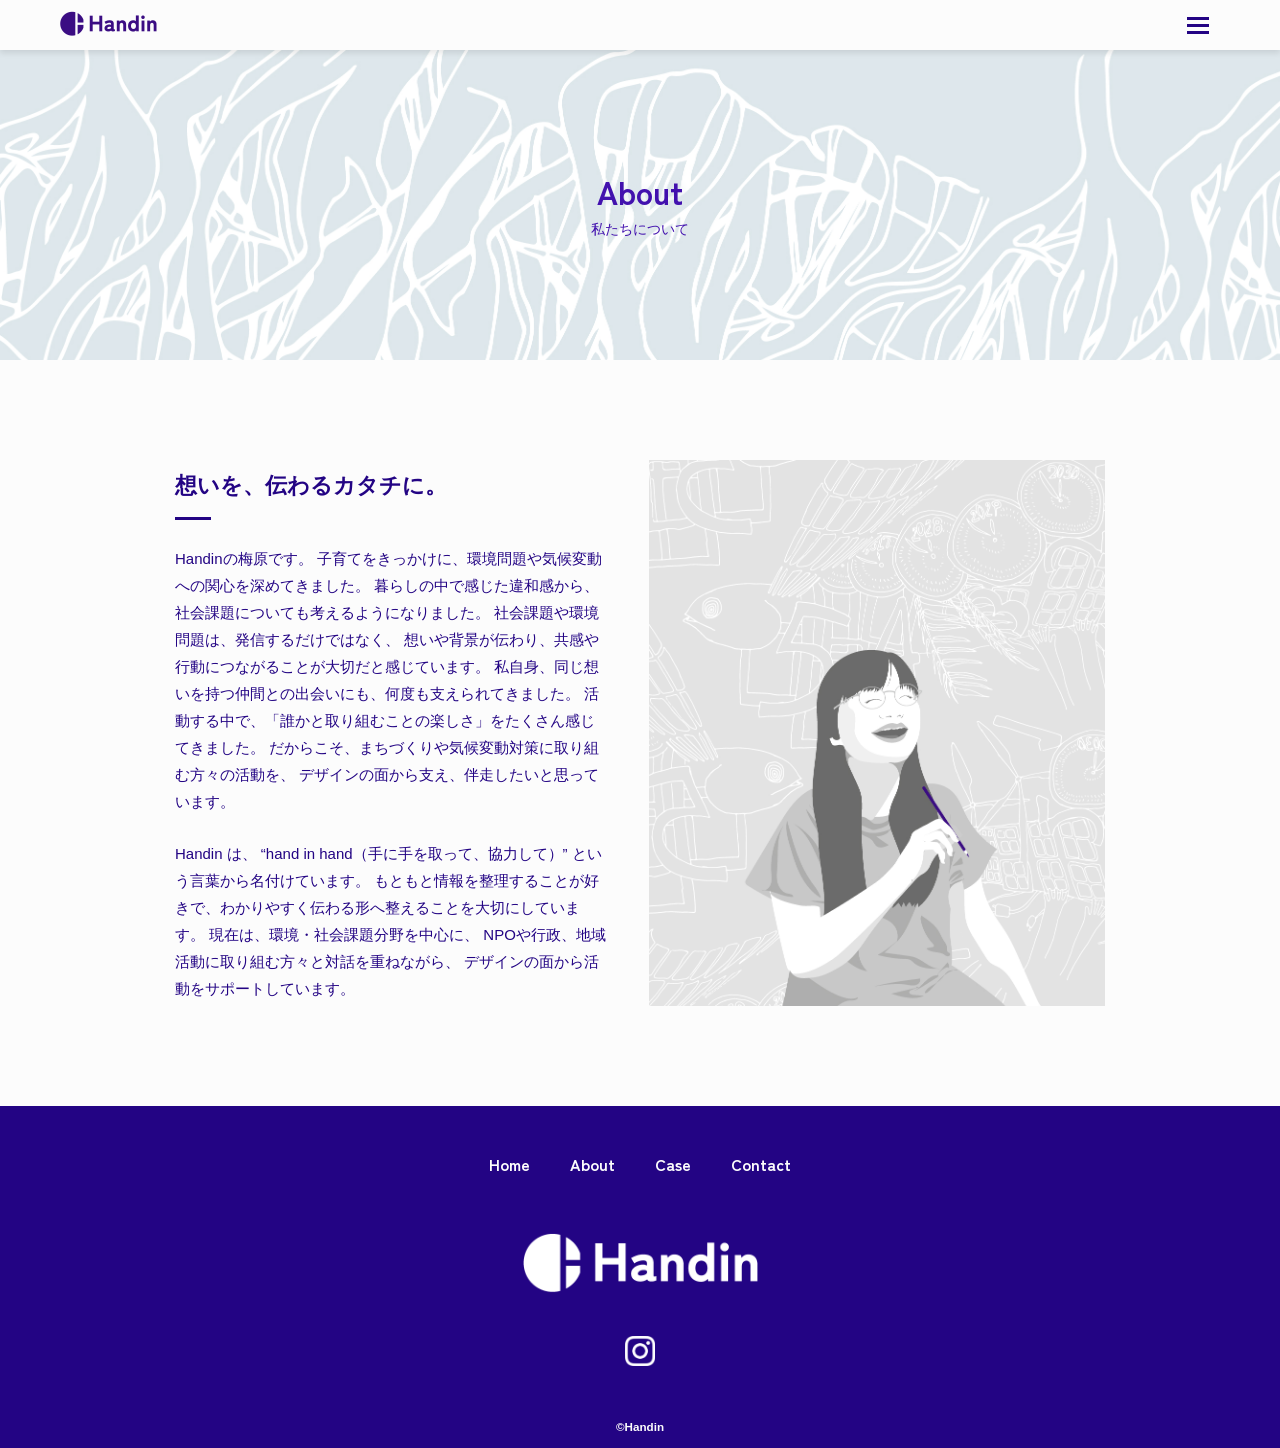
==== about.html @ a16a3275 "first commit" ====
<!DOCTYPE html>
<html>

<head>
    <meta charset="UTF-8">
    <title> About|Handin official website </title>
    <meta name="description" content="自己紹介ページです。WEBサイト制作やまちづくりマップ制作など、市民団体の活動をサポートします。">
    <meta name="viewport" content="width=device-width">
    <script src="./js/toggle-menu.js"></script>
    <link href="./css/common.css" rel="stylesheet" >
    <link href="./css/about.css" rel="stylesheet">
    <link rel="preconnect" href="https://fonts.googleapis.com">
    <link rel="preconnect" href="https://fonts.gstatic.com" crossorigin>
    <link href="https://fonts.googleapis.com/css2?family=Noto+Sans+JP:wght@500&family=Zen+Kaku+Gothic+New:wght@700&display=swap"
        rel="stylesheet">
</head>

<body>
    <!--  headerここから -->
    <header class="header">
        <div class="header-inner">
            <a class="header-logo" href="./index.html">
                <img src="./images/common/logo-header.png" alt="Handin">
            </a>
            <button class="toggle-menu-button"></button>
            <div class="header-site-menu">
                <nav class="site-menu">
                    <ul>
                        <li><a href="./index.html">Home</a></li>
                        <li><a href="./about.html">About</a></li>
                        <li><a href="./case.html">Case</a></li>
                        <li><a href="./contact.html">Contact</a></li>
                    </ul>
                </nav>
            </div>
        </div>
    </header>
    <!-- headerここまで  -->
 
    <!-- mainここから -->
    <main class="main">
        <div class="title">
            <h1>About</h1>
                        <p>私たちについて</p>
        </div>
    
        <div class="about">
            <div class="about-text">
                <h2>想いを、伝わるカタチに。</h2>
                <p>Handinの梅原です。
                    子育てをきっかけに、環境問題や気候変動への関心を深めてきました。
                    暮らしの中で感じた違和感から、社会課題についても考えるようになりました。
                    社会課題や環境問題は、発信するだけではなく、
                    想いや背景が伝わり、共感や行動につながることが大切だと感じています。
                    私自身、同じ想いを持つ仲間との出会いにも、何度も支えられてきました。
                    活動する中で、「誰かと取り組むことの楽しさ」をたくさん感じてきました。
                    だからこそ、まちづくりや気候変動対策に取り組む方々の活動を、
                    デザインの面から支え、伴走したいと思っています。</p>
                    
                    <p>Handin は、
                    “hand in hand（手に手を取って、協力して）” という言葉から名付けています。
                    もともと情報を整理することが好きで、わかりやすく伝わる形へ整えることを大切にしています。
                    現在は、環境・社会課題分野を中心に、
                    NPOや行政、地域活動に取り組む方々と対話を重ねながら、
                    デザインの面から活動をサポートしています。
                </p>
            </div>
            <img src="./images/about/about1.jpg" alt="">
        </div>

    </main>
    
<!-- mainここまで -->
 
<!-- footerここから -->
    <footer class="footer">
        <nav class="site-menu">
            <ul>
                        <li><a href="./index.html">Home</a></li>
                        <li><a href="./about.html">About</a></li>
                        <li><a href="./case.html">Case</a></li>
                        <li><a href="./contact.html">Contact</a></li>
            </ul>
        </nav>
        <a class="footer-logo" href="./index.html">
            <img src="./images/common/logo-footer.png" alt="Handin">
        </a>

<ul class="sns-btn">
  <li><a href="https://www.instagram.com/lnuidentity/" target="_blank"><img src="./images/common/sns-btn-ig.png" alt="Instagram"></a></li>
</ul>

        <p class="copyright"><small>&copy;Handin</small></p>
    </footer>

    <!-- footerここまで -->
</body>
</html>
---- css/common.css ----
@charset "utf-8";

*,
::before,
::after{
  padding: 0;
  margin: 0;
box-sizing: border-box;
}

ul,
ol{
  list-style: none;
}

a{
  color: inherit;
  text-decoration: none;
}

body {
  font-family: sans-serif;
  font-size: 16px;
  color: #230484;
  line-height: 1;
  background-color: #fcfcfc;
}

img{
  max-width: 100%;
}

.header-inner{
  max-width: 1200px;
  height: 110px;
  margin-left: auto;
  margin-right: auto;
  padding-left: 40px;
  padding-right: 40px;
  display: flex;
  justify-content: space-between;
  align-items: center;
}

.toggle-menu-button{
  display: none;
}

.header-logo{
  display: block;
  width: 170px;
}

.site-menu ul {
  display: flex;
}

.site-menu ul li {
margin-left: 20px;
margin-right: 20px;
}

.site-menu ul li {
  font-family: "Zen Kaku Gothic New", sans-serif;
  font-weight: 700;
  font-style: normal;
}

.footer {
  color: #fcfcfc;
  background-color: #230484;
  padding-top: 30px;
  padding-bottom: 15px;
  display: flex;
  flex-direction: column;
  align-items: center;
}

.footer-logo {
  display: block;
  width: 235px;
  margin-top: 20px;
}

.copyright {
  font-size: 14px;
  font-weight: bold;
  margin-top: 30px;
}

.sns-btn {
display: flex;
margin-top: 40px;
}

.sns-btn li {
width: 30px;
margin-left: 10px;
margin-right: 10px;
}

@media (max-width:800px){
  .site-menu ul{
    display: block;
    text-align: center;
  }
}
.site-menu li {
  margin-top: 20px;
}

.header{
  position:fixed;
  top:0;
  left: 0;
  right: 0;
  background-color: #fcfcfc;
  height: 50px;
  z-index: 10;
  box-shadow: 0 3px 6px rgba(0,0,0,0.1);
}

.header-inner{
  padding-left: 20px;
  padding-right: 20px;
  height: 100%;
  position: relative;
}

.header-logo{
  width: 100px;
}

.header-site-menu{
  position: absolute;
  top: 100%;
  left: 0;
  right: 0;
  color: #fcfcfc;
  background-color: #4211ae;
  padding-top: 30px;
  padding-bottom: 50px;
  display: none;
}

.header-site-menu.is-show{
  display: block;
}

.toggle-menu-button{
  display: block;
  width: 44px;
  height: 34px;
  background-image: url(../images/common/icon-menu.png);
  background-size: 50%;
  background-position: center ;
  background-repeat: no-repeat;
  background-color: transparent;
  border:none ;
  border-radius: 0;
  outline: none;}


  main{
    padding-top: 50px;
  }

  
.footer-logo{
  margin-top: 60px;
}

.footer-tel{
  font-size: 20px;
}
.copyright{
 margin-top: 50px;
}
---- css/about.css ----
@charset "utf-8";

.title{
  height: 310px;
  background-image: url(../images/about/bg-main2.jpg);
  background-repeat: no-repeat;
  background-size: cover;
  display: flex;
  flex-direction: column;
  justify-content: center;
  align-items: center;
  color: #4211ae;
  text-shadow: 1px 1px 10px #dde7eb;
}

.title h1{
  font-family: "Zen Kaku Gothic New", sans-serif;
  font-size: 32px;
  font-weight: bold;
}

.title p{
  font-size: 14px;
  margin-top: 15px;
}

.about{
display: flex;
justify-content: space-between;
width: 930px;
max-width: 90%;
margin-top: 100px;
margin-left: auto;
margin-right: auto;
margin-bottom: 100px;
}

.about img{
  width: 456px;
  height: 546px;
}

.about-text{
  max-width: 500px;
  margin-right: 40px;
  margin-top: 15px;
}

.about-text h2{
 font-size: 22px;
 font-weight: bold;
}

.about-text h2::after{
  content: '';
  display: block;
  width: 36px;
  height: 3px;
  background-color: #230484;
  margin-top: 20px;
}

.about-text p{
  font-size: 15px;
  line-height: 28px;
  margin-top: 25px;
  line-height: 27px;
}



@media(max-width:800px){

.about{
margin-right: 0;
      display: block;
    margin-top: 100px;}


.about-text{
  margin-top: 50px;
  margin-bottom: 50px;
}

.about img{
 width: 90%;
  height: auto;
}

.about-text p{
  margin-top: 30px;
}
}
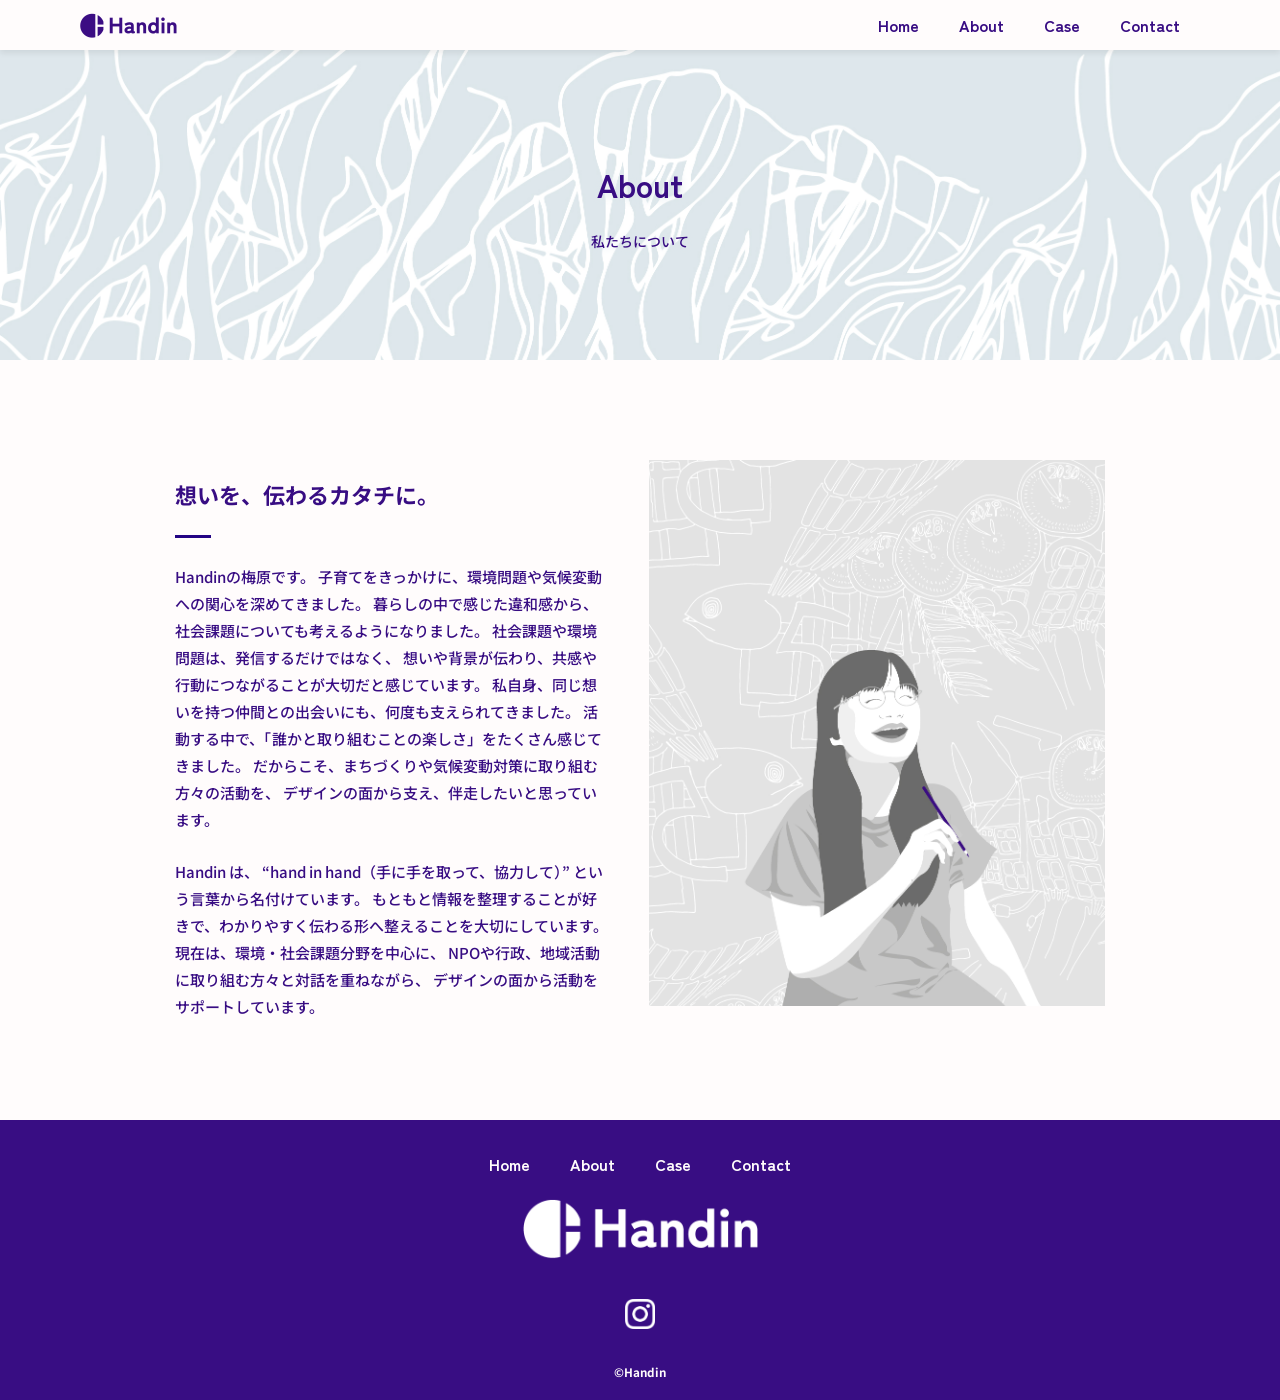
==== commit ab59dacb: "20261116修正" ====
--- a/about.html
+++ b/about.html
@@ -39,12 +39,12 @@
  
     <!-- mainここから -->
     <main class="main">
-        <div class="title">
+        <div class="title fade-in">
             <h1>About</h1>
                         <p>私たちについて</p>
         </div>
     
-        <div class="about">
+        <div class="about fade-in">
             <div class="about-text">
                 <h2>想いを、伝わるカタチに。</h2>
                 <p>Handinの梅原です。
@@ -65,7 +65,7 @@
                     デザインの面から活動をサポートしています。
                 </p>
             </div>
-            <img src="./images/about/about1.jpg" alt="">
+            <img src="./images/about/about1.jpg" alt="" class="fade-in">
         </div>
 
     </main>
@@ -87,12 +87,13 @@
         </a>
 
 <ul class="sns-btn">
-  <li><a href="https://www.instagram.com/lnuidentity/" target="_blank"><img src="./images/common/sns-btn-ig.png" alt="Instagram"></a></li>
+  <li><a href="https://www.instagram.com/handin.japan?utm_source=qr" target="_blank"><img src="./images/common/sns-btn-ig.png" alt="Instagram"></a></li>
 </ul>
 
         <p class="copyright"><small>&copy;Handin</small></p>
     </footer>
 
     <!-- footerここまで -->
+     <script src="./js/fadein.js"></script>
 </body>
 </html>
--- a/css/common.css
+++ b/css/common.css
@@ -1,184 +1,392 @@
+
 @charset "utf-8";
 
+/* ==========================
+   Handin カラーパレット
+========================== */
+
+:root {
+       --color-primary: #380D83;
+    --color-base: #FFFCFC;
+    --color-light-gray: #DDE7EB;
+    --color-turquoise: #06939D;
+
+    --font-heading: "Zen Kaku Gothic New", sans-serif;
+    --font-body: "Noto Sans JP", sans-serif;
+
+    --content-width: 1200px;
+}
+
+
+/* ==========================
+   リセット・基本設定
+========================== */
+
 *,
-::before,
-::after{
-  padding: 0;
-  margin: 0;
-box-sizing: border-box;
+*::before,
+*::after {
+    box-sizing: border-box;
+    margin: 0;
+    padding: 0;
+}
+
+html {
+    scroll-behavior: smooth;
+}
+
+body {
+    font-family: var(--font-body), sans-serif;
+    font-size: 16px;
+    font-weight: 500;
+    line-height: 1.8;
+    color: var(--color-primary);
+    background-color: var(--color-base);
 }
 
 ul,
-ol{
-  list-style: none;
-}
-
-a{
-  color: inherit;
-  text-decoration: none;
-}
-
-body {
-  font-family: sans-serif;
-  font-size: 16px;
-  color: #230484;
-  line-height: 1;
-  background-color: #fcfcfc;
-}
-
-img{
-  max-width: 100%;
-}
-
-.header-inner{
-  max-width: 1200px;
-  height: 110px;
-  margin-left: auto;
-  margin-right: auto;
-  padding-left: 40px;
-  padding-right: 40px;
-  display: flex;
-  justify-content: space-between;
-  align-items: center;
-}
-
-.toggle-menu-button{
-  display: none;
-}
-
-.header-logo{
-  display: block;
-  width: 170px;
-}
+ol {
+    list-style: none;
+}
+
+a {
+    color: inherit;
+    text-decoration: none;
+}
+
+img {
+    display: block;
+    max-width: 100%;
+    height: auto;
+}
+
+button {
+    font: inherit;
+}
+
+
+/* ==========================
+   共通レイアウト
+========================== */
+
+main {
+    padding-top: 50px;
+}
+
+.header-inner {
+    max-width: var(--content-width);
+    height: 50px;
+    margin: 0 auto;
+    padding: 0 40px;
+
+    display: flex;
+    justify-content: space-between;
+    align-items: center;
+
+    position: relative;
+}
+
+
+/* ==========================
+   ヘッダー
+========================== */
+
+.header {
+    position: fixed;
+    top: 0;
+    left: 0;
+    right: 0;
+
+    height: 50px;
+    z-index: 100;
+
+    background-color: var(--color-base);
+    box-shadow: 0 3px 6px rgba(0, 0, 0, 0.08);
+}
+
+.header-logo {
+    display: block;
+    width: 100px;
+    flex-shrink: 0;
+}
+
+.header-logo img {
+    width: 100%;
+}
+
+
+.toggle-menu-button {
+    display: none;
+}
+
+/* ==========================
+   ナビゲーション
+========================== */
 
 .site-menu ul {
-  display: flex;
-}
-
-.site-menu ul li {
-margin-left: 20px;
-margin-right: 20px;
-}
-
-.site-menu ul li {
-  font-family: "Zen Kaku Gothic New", sans-serif;
-  font-weight: 700;
-  font-style: normal;
-}
+    display: flex;
+    align-items: center;
+}
+
+.site-menu li {
+    margin: 0 20px;
+    font-family: var(--font-heading);
+    font-weight: 700;
+}
+
+.site-menu a {
+    transition: color 0.3s ease;
+}
+
+.site-menu a:hover {
+    color: var(--color-turquoise);
+}
+
+
+/* ==========================
+   フッター
+========================== */
 
 .footer {
-  color: #fcfcfc;
-  background-color: #230484;
-  padding-top: 30px;
-  padding-bottom: 15px;
-  display: flex;
-  flex-direction: column;
-  align-items: center;
+    display: flex;
+    flex-direction: column;
+    align-items: center;
+
+    padding: 30px 20px 15px;
+
+    color: var(--color-base);
+    background-color: var(--color-primary);
+}
+
+.footer .site-menu ul {
+    display: flex;
+    justify-content: center;
+    flex-wrap: wrap;
+}
+
+.footer .site-menu li {
+    margin: 0 20px;
+}
+
+.footer .site-menu a:hover {
+    color: var(--color-light-gray);
 }
 
 .footer-logo {
-  display: block;
-  width: 235px;
-  margin-top: 20px;
+    display: block;
+    width: 235px;
+    margin-top: 20px;
+}
+
+.footer-logo img {
+    width: 100%;
+}
+
+.sns-btn {
+    display: flex;
+    justify-content: center;
+    margin-top: 40px;
+}
+
+.sns-btn li {
+    width: 30px;
+    margin: 0 10px;
+}
+
+.sns-btn img {
+    width: 100%;
 }
 
 .copyright {
-  font-size: 14px;
-  font-weight: bold;
-  margin-top: 30px;
-}
-
-.sns-btn {
-display: flex;
-margin-top: 40px;
-}
-
-.sns-btn li {
-width: 30px;
-margin-left: 10px;
-margin-right: 10px;
-}
-
-@media (max-width:800px){
-  .site-menu ul{
+    margin-top: 30px;
+    font-size: 14px;
+    font-weight: bold;
+}
+
+
+/* ==========================
+   スマートフォン
+========================== */
+
+@media (max-width: 800px) {
+
+    /* ヘッダー */
+
+    .header-inner {
+        padding: 0 20px;
+    }
+
+
+.toggle-menu-button {
     display: block;
-    text-align: center;
-  }
-}
-.site-menu li {
-  margin-top: 20px;
-}
-
-.header{
-  position:fixed;
-  top:0;
-  left: 0;
-  right: 0;
-  background-color: #fcfcfc;
-  height: 50px;
-  z-index: 10;
-  box-shadow: 0 3px 6px rgba(0,0,0,0.1);
-}
-
-.header-inner{
-  padding-left: 20px;
-  padding-right: 20px;
-  height: 100%;
-  position: relative;
-}
-
-.header-logo{
-  width: 100px;
-}
-
-.header-site-menu{
-  position: absolute;
-  top: 100%;
-  left: 0;
-  right: 0;
-  color: #fcfcfc;
-  background-color: #4211ae;
-  padding-top: 30px;
-  padding-bottom: 50px;
-  display: none;
-}
-
-.header-site-menu.is-show{
-  display: block;
-}
-
-.toggle-menu-button{
-  display: block;
-  width: 44px;
-  height: 34px;
-  background-image: url(../images/common/icon-menu.png);
-  background-size: 50%;
-  background-position: center ;
-  background-repeat: no-repeat;
-  background-color: transparent;
-  border:none ;
-  border-radius: 0;
-  outline: none;}
-
-
-  main{
-    padding-top: 50px;
-  }
-
-  
-.footer-logo{
-  margin-top: 60px;
-}
-
-.footer-tel{
-  font-size: 20px;
-}
-.copyright{
- margin-top: 50px;
-}
-
-
-
-
-
-
+    position: relative;
+
+    width: 44px;
+    height: 44px;
+
+    border: none;
+    background: transparent;
+    cursor: pointer;
+}
+
+/* 3本線の中央の線 */
+.toggle-menu-button::before {
+    content: "";
+    position: absolute;
+
+    width: 28px;
+    height: 3px;
+
+    left: 8px;
+    top: 20px;
+
+    background-color: var(--color-primary);
+    border-radius: 3px;
+
+    box-shadow:
+        0 -9px 0 var(--color-primary),
+        0 9px 0 var(--color-primary);
+
+    transition:
+        transform 0.3s ease,
+        box-shadow 0.3s ease;
+}
+
+/* ×になるもう1本の線 */
+.toggle-menu-button::after {
+    content: "";
+    position: absolute;
+
+    width: 28px;
+    height: 3px;
+
+    left: 8px;
+    top: 20px;
+
+    background-color: var(--color-primary);
+    border-radius: 3px;
+
+    opacity: 0;
+    transform: rotate(-45deg);
+
+    transition:
+        opacity 0.3s ease,
+        transform 0.3s ease;
+}
+
+/* メニューを開いた状態 */
+.toggle-menu-button.is-open::before {
+    transform: rotate(45deg);
+    box-shadow: none;
+}
+
+.toggle-menu-button.is-open::after {
+    opacity: 1;
+    transform: rotate(-45deg);
+}
+
+/* メニュー表示中は背景をスクロールさせない */
+body.menu-open {
+    overflow: hidden;
+}
+
+
+
+/* メニュー */
+
+.header-site-menu {
+    position: fixed;
+    top: 50px;
+    left: 0;
+    right: 0;
+    bottom: 0;
+
+    width: 100%;
+    height: calc(100vh - 50px);
+    height: calc(100dvh - 50px);
+
+    display: flex;
+    justify-content: center;
+    align-items: center;
+
+    padding: 30px 20px;
+
+    color: var(--color-primary);
+    background-color: var(--color-base);
+
+    opacity: 0;
+    visibility: hidden;
+    pointer-events: none;
+
+    transform: translateY(-10px);
+
+    transition:
+        opacity 0.4s ease,
+        transform 0.4s ease,
+        visibility 0.4s ease;
+
+    overflow-y: auto;
+}
+
+.header-site-menu.is-show {
+    opacity: 1;
+    visibility: visible;
+    pointer-events: auto;
+
+    transform: translateY(0);
+}
+
+.header-site-menu .site-menu ul {
+    display: flex;
+    flex-direction: column;
+    align-items: center;
+    gap: 30px;
+}
+
+.header-site-menu .site-menu li {
+    margin: 0;
+    font-size: 22px;
+}
+
+.header-site-menu .site-menu a {
+    display: inline-block;
+    padding: 8px 20px;
+}
+    /* フッター */
+
+    .footer-logo {
+        margin-top: 60px;
+    }
+
+    .footer-tel {
+        font-size: 20px;
+    }
+
+    .copyright {
+        margin-top: 50px;
+    }
+
+    .footer .site-menu ul {
+        flex-direction: column;
+        gap: 15px;
+    }
+
+    .footer .site-menu li {
+        margin: 0;
+    }
+
+}
+
+
+/* =========================
+   Fade In
+========================= */
+.fade-in {
+    opacity: 0;
+    transform: translateY(15px);
+    transition: opacity 0.8s ease, transform 0.8s ease;
+}
+
+.fade-in.is-visible {
+    opacity: 1;
+    transform: translateY(0);
+}
--- a/css/about.css
+++ b/css/about.css
@@ -9,7 +9,7 @@
   flex-direction: column;
   justify-content: center;
   align-items: center;
-  color: #4211ae;
+  color:#380D83;
   text-shadow: 1px 1px 10px #dde7eb;
 }
 
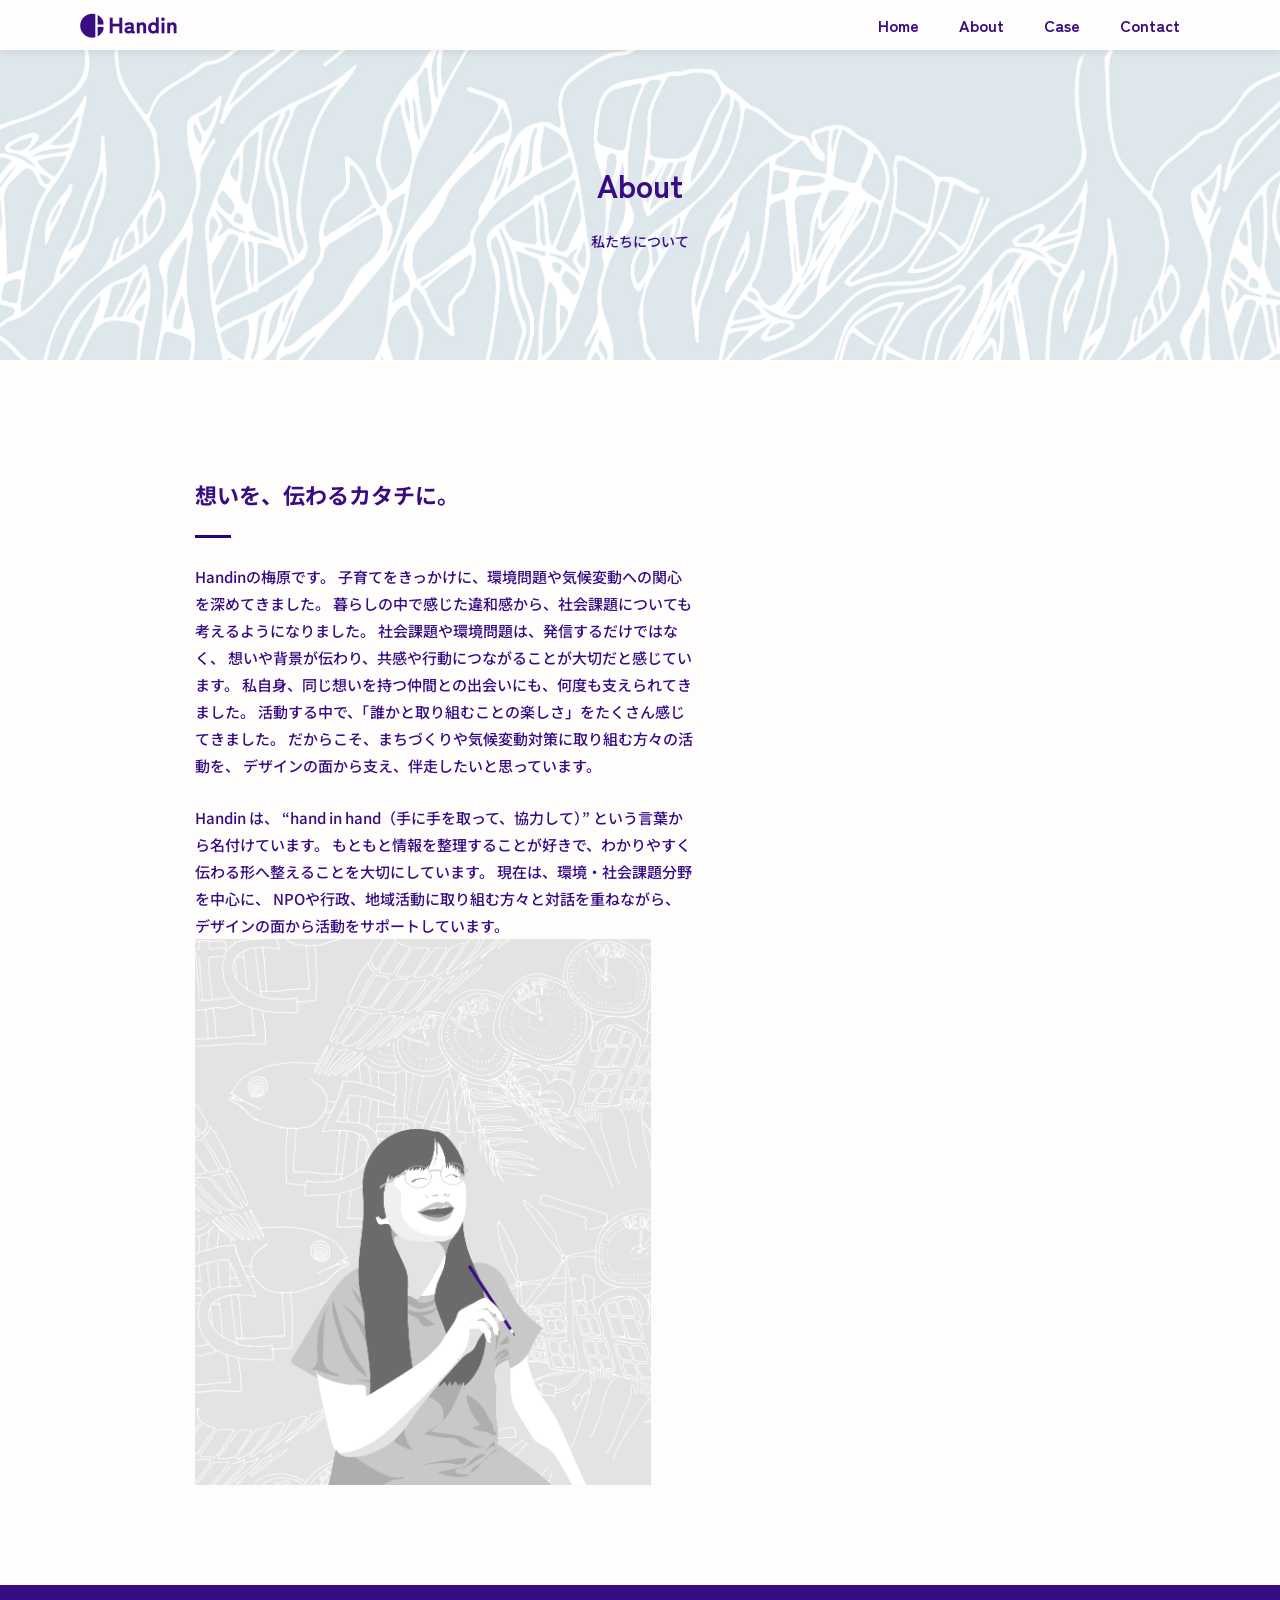
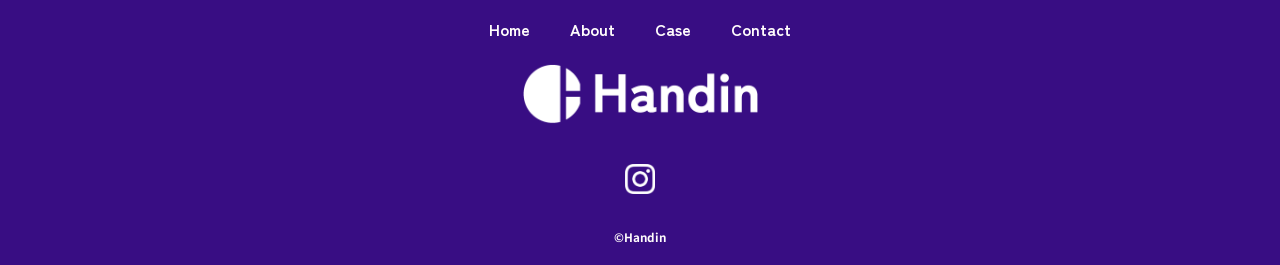
==== commit 4577f0c7: "11180714" ====
--- a/about.html
+++ b/about.html
@@ -9,11 +9,9 @@
     <script src="./js/toggle-menu.js"></script>
     <link href="./css/common.css" rel="stylesheet" >
     <link href="./css/about.css" rel="stylesheet">
-    <link rel="preconnect" href="https://fonts.googleapis.com">
-    <link rel="preconnect" href="https://fonts.gstatic.com" crossorigin>
-    <link href="https://fonts.googleapis.com/css2?family=Noto+Sans+JP:wght@500&family=Zen+Kaku+Gothic+New:wght@700&display=swap"
-        rel="stylesheet">
-</head>
+<link rel="preconnect" href="https://fonts.googleapis.com">
+<link rel="preconnect" href="https://fonts.gstatic.com" crossorigin>
+<link href="https://fonts.googleapis.com/css2?family=Noto+Sans+JP:wght@400;500;700&family=Zen+Kaku+Gothic+New:wght@500;700&display=swap" rel="stylesheet"></head>
 
 <body>
     <!--  headerここから -->
@@ -45,6 +43,7 @@
         </div>
     
         <div class="about fade-in">
+            <div class="container">
             <div class="about-text">
                 <h2>想いを、伝わるカタチに。</h2>
                 <p>Handinの梅原です。
@@ -66,7 +65,7 @@
                 </p>
             </div>
             <img src="./images/about/about1.jpg" alt="" class="fade-in">
-        </div>
+        </div></div>
 
     </main>
     
--- a/css/common.css
+++ b/css/common.css
@@ -6,18 +6,33 @@
 ========================== */
 
 :root {
-       --color-primary: #380D83;
+    /* カラーパレット */
+    --color-primary: #380D83;
     --color-base: #FFFCFC;
     --color-light-gray: #DDE7EB;
     --color-turquoise: #06939D;
 
+    /* フォント */
     --font-heading: "Zen Kaku Gothic New", sans-serif;
     --font-body: "Noto Sans JP", sans-serif;
 
+    /* フォントウェイト */
+    --weight-body: 500;
+    --weight-body-emphasis: 500;
+    --weight-heading: 700;
+
+    /* 共通レイアウト */
     --content-width: 1200px;
-}
-
-
+    --side-padding: 40px;
+
+    /* 共通余白 */
+    --section-space: 100px;
+    --section-space-mobile: 64px;
+
+    /* ページタイトル */
+    --page-title-height: 310px;
+    --page-title-height-mobile: 200px;
+}
 /* ==========================
    リセット・基本設定
 ========================== */
@@ -35,9 +50,9 @@
 }
 
 body {
-    font-family: var(--font-body), sans-serif;
+    font-family: var(--font-body);
     font-size: 16px;
-    font-weight: 500;
+    font-weight: var(--weight-body);
     line-height: 1.8;
     color: var(--color-primary);
     background-color: var(--color-base);
@@ -85,6 +100,12 @@
     position: relative;
 }
 
+.container {
+    width: calc(100% - var(--side-padding) * 2);
+    max-width: var(--content-width);
+    margin-inline: auto;
+}
+
 
 /* ==========================
    ヘッダー
@@ -130,7 +151,7 @@
 .site-menu li {
     margin: 0 20px;
     font-family: var(--font-heading);
-    font-weight: 700;
+    font-weight: var(--weight-heading);
 }
 
 .site-menu a {
@@ -199,7 +220,7 @@
 .copyright {
     margin-top: 30px;
     font-size: 14px;
-    font-weight: bold;
+    font-weight: 700;
 }
 
 
@@ -374,6 +395,9 @@
         margin: 0;
     }
 
+    :root {
+    --side-padding: 20px;
+}
 }
 
 
@@ -389,4 +413,35 @@
 .fade-in.is-visible {
     opacity: 1;
     transform: translateY(0);
+}
+
+.first-view .fade-in {
+    transition-duration: 1.2s;
+}
+
+h1,
+h2,
+h3,
+h4,
+h5,
+h6 {
+    font-weight: var(--weight-heading);
+}
+
+:root {
+    --side-padding: 20px;
+}
+
+/* 共通ページタイトル */
+.title,
+.case-page-title {
+    height: var(--page-title-height);
+}
+
+/* スマートフォン */
+@media (max-width: 800px) {
+    .title,
+    .case-page-title {
+        height: var(--page-title-height-mobile);
+    }
 }
--- a/css/about.css
+++ b/css/about.css
@@ -1,7 +1,6 @@
 @charset "utf-8";
 
 .title{
-  height: 310px;
   background-image: url(../images/about/bg-main2.jpg);
   background-repeat: no-repeat;
   background-size: cover;
@@ -14,9 +13,9 @@
 }
 
 .title h1{
-  font-family: "Zen Kaku Gothic New", sans-serif;
+  font-family: var(--font-heading);
   font-size: 32px;
-  font-weight: bold;
+  font-weight: 700;
 }
 
 .title p{
@@ -24,15 +23,14 @@
   margin-top: 15px;
 }
 
-.about{
-display: flex;
-justify-content: space-between;
-width: 930px;
-max-width: 90%;
-margin-top: 100px;
-margin-left: auto;
-margin-right: auto;
-margin-bottom: 100px;
+.about {
+    display: flex;
+    justify-content: space-between;
+
+    width: calc(100% - var(--side-padding) * 2);
+    max-width: 930px;
+
+    margin: var(--section-space) auto;
 }
 
 .about img{
@@ -48,7 +46,7 @@
 
 .about-text h2{
  font-size: 22px;
- font-weight: bold;
+ font-weight: 700;
 }
 
 .about-text h2::after{
@@ -67,27 +65,26 @@
   line-height: 27px;
 }
 
+@media (max-width: 800px) {
 
+    .about {
+        display: block;
+        width: calc(100% - var(--side-padding) * 2);
+        margin: var(--section-space-mobile) auto;
+    }
 
-@media(max-width:800px){
-
-.about{
-margin-right: 0;
-      display: block;
-    margin-top: 100px;}
-
-
-.about-text{
-  margin-top: 50px;
-  margin-bottom: 50px;
+.about-text {
+    margin-top: 50px;
+    margin-right: 0;
+    margin-bottom: 50px;
 }
 
-.about img{
- width: 90%;
-  height: auto;
-}
+    .about img {
+        width: 90%;
+        height: auto;
+    }
 
-.about-text p{
-  margin-top: 30px;
-}
-}
+    .about-text p {
+        margin-top: 30px;
+    }
+}
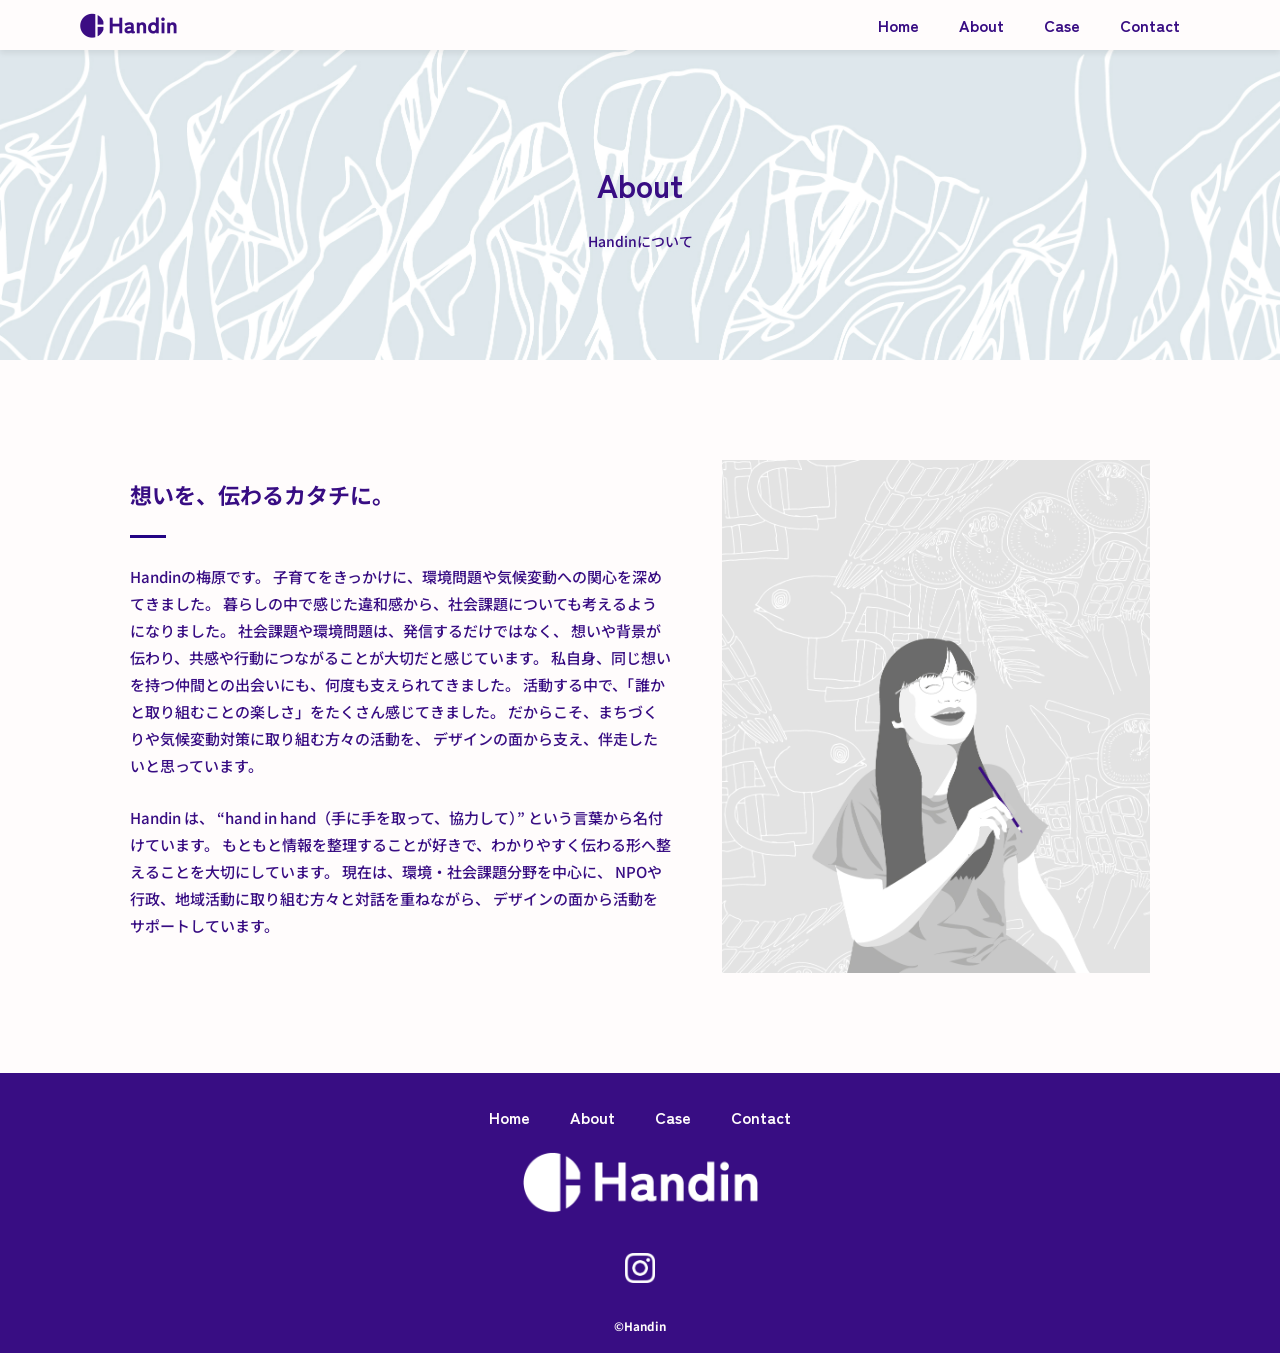
==== commit 8d13932a: "11181358" ====
--- a/about.html
+++ b/about.html
@@ -39,33 +39,41 @@
     <main class="main">
         <div class="title fade-in">
             <h1>About</h1>
-                        <p>私たちについて</p>
+                        <p>Handinについて</p>
         </div>
     
-        <div class="about fade-in">
-            <div class="container">
-            <div class="about-text">
-                <h2>想いを、伝わるカタチに。</h2>
-                <p>Handinの梅原です。
-                    子育てをきっかけに、環境問題や気候変動への関心を深めてきました。
-                    暮らしの中で感じた違和感から、社会課題についても考えるようになりました。
-                    社会課題や環境問題は、発信するだけではなく、
-                    想いや背景が伝わり、共感や行動につながることが大切だと感じています。
-                    私自身、同じ想いを持つ仲間との出会いにも、何度も支えられてきました。
-                    活動する中で、「誰かと取り組むことの楽しさ」をたくさん感じてきました。
-                    だからこそ、まちづくりや気候変動対策に取り組む方々の活動を、
-                    デザインの面から支え、伴走したいと思っています。</p>
-                    
-                    <p>Handin は、
-                    “hand in hand（手に手を取って、協力して）” という言葉から名付けています。
-                    もともと情報を整理することが好きで、わかりやすく伝わる形へ整えることを大切にしています。
-                    現在は、環境・社会課題分野を中心に、
-                    NPOや行政、地域活動に取り組む方々と対話を重ねながら、
-                    デザインの面から活動をサポートしています。
-                </p>
-            </div>
-            <img src="./images/about/about1.jpg" alt="" class="fade-in">
-        </div></div>
+<div class="about fade-in">
+    <div class="container">
+        <div class="about-text">
+            <h2>想いを、伝わるカタチに。</h2>
+
+            <p>
+                Handinの梅原です。
+                子育てをきっかけに、環境問題や気候変動への関心を深めてきました。
+                暮らしの中で感じた違和感から、社会課題についても考えるようになりました。
+                社会課題や環境問題は、発信するだけではなく、
+                想いや背景が伝わり、共感や行動につながることが大切だと感じています。
+                私自身、同じ想いを持つ仲間との出会いにも、何度も支えられてきました。
+                活動する中で、「誰かと取り組むことの楽しさ」をたくさん感じてきました。
+                だからこそ、まちづくりや気候変動対策に取り組む方々の活動を、
+                デザインの面から支え、伴走したいと思っています。
+            </p>
+
+            <p>
+                Handin は、
+                “hand in hand（手に手を取って、協力して）” という言葉から名付けています。
+                もともと情報を整理することが好きで、わかりやすく伝わる形へ整えることを大切にしています。
+                現在は、環境・社会課題分野を中心に、
+                NPOや行政、地域活動に取り組む方々と対話を重ねながら、
+                デザインの面から活動をサポートしています。
+            </p>
+        </div>
+
+        <div class="about-image">
+            <img src="./images/about/about1.jpg" alt="">
+        </div>
+    </div>
+</div>
 
     </main>
     
@@ -93,6 +101,14 @@
     </footer>
 
     <!-- footerここまで -->
-     <script src="./js/fadein.js"></script>
+     
+    <!-- Back to Top -->
+    <button class="back-to-top" type="button" aria-label="ページの先頭へ戻る">
+        <span class="back-to-top-arrow" aria-hidden="true">↑</span>
+        <span class="back-to-top-label">TOP</span>
+    </button>
+    <script src="./js/back-to-top.js"></script>
+
+    <script src="./js/fadein.js"></script>
 </body>
 </html>
--- a/css/common.css
+++ b/css/common.css
@@ -9,7 +9,7 @@
     /* カラーパレット */
     --color-primary: #380D83;
     --color-base: #FFFCFC;
-    --color-light-gray: #DDE7EB;
+    --color-light-gray: #F4F4F4;
     --color-turquoise: #06939D;
 
     /* フォント */
@@ -91,7 +91,7 @@
     max-width: var(--content-width);
     height: 50px;
     margin: 0 auto;
-    padding: 0 40px;
+   padding: 0 var(--side-padding);
 
     display: flex;
     justify-content: space-between;
@@ -217,10 +217,11 @@
     width: 100%;
 }
 
+
 .copyright {
     margin-top: 30px;
     font-size: 14px;
-    font-weight: 700;
+    font-weight: var(--weight-heading);
 }
 
 
@@ -231,11 +232,6 @@
 @media (max-width: 800px) {
 
     /* ヘッダー */
-
-    .header-inner {
-        padding: 0 20px;
-    }
-
 
 .toggle-menu-button {
     display: block;
@@ -396,7 +392,7 @@
     }
 
     :root {
-    --side-padding: 20px;
+    --side-padding: 26px;
 }
 }
 
@@ -428,9 +424,6 @@
     font-weight: var(--weight-heading);
 }
 
-:root {
-    --side-padding: 20px;
-}
 
 /* 共通ページタイトル */
 .title,
@@ -444,4 +437,77 @@
     .case-page-title {
         height: var(--page-title-height-mobile);
     }
-}+}
+
+/* ==========================
+   Back to Top
+========================== */
+
+.back-to-top {
+    position: fixed;
+    right: 30px;
+    bottom: 30px;
+    z-index: 90;
+    width: 54px;
+    height: 54px;
+    display: flex;
+    flex-direction: column;
+    justify-content: center;
+    align-items: center;
+    gap: 0;
+    border: 1px solid var(--color-primary);
+    border-radius: 50%;
+    background: var(--color-base);
+    color: var(--color-primary);
+    cursor: pointer;
+    opacity: 0;
+    visibility: hidden;
+    pointer-events: none;
+    transform: translateY(10px);
+    transition: opacity 0.3s ease, visibility 0.3s ease,
+                transform 0.3s ease, background-color 0.3s ease,
+                color 0.3s ease;
+}
+
+.back-to-top.is-visible {
+    opacity: 1;
+    visibility: visible;
+    pointer-events: auto;
+    transform: translateY(0);
+}
+
+.back-to-top-arrow {
+    font-family: var(--font-heading);
+    font-size: 23px;
+    line-height: 1;
+}
+
+.back-to-top-label {
+    font-family: var(--font-heading);
+    font-size: 9px;
+    line-height: 1.2;
+    font-weight: 700;
+    letter-spacing: 0.04em;
+}
+
+.back-to-top:hover {
+    background: var(--color-primary);
+    color: var(--color-base);
+    transform: translateY(-3px);
+}
+
+.back-to-top:focus-visible {
+    outline: 2px solid var(--color-primary);
+    outline-offset: 4px;
+}
+
+@media (max-width: 800px) {
+    .back-to-top {
+        right: 20px;
+        bottom: 20px;
+        width: 46px;
+        height: 46px;
+    }
+    .back-to-top-arrow { font-size: 20px; }
+    .back-to-top-label { font-size: 8px; }
+}
--- a/css/about.css
+++ b/css/about.css
@@ -15,7 +15,7 @@
 .title h1{
   font-family: var(--font-heading);
   font-size: 32px;
-  font-weight: 700;
+
 }
 
 .title p{
@@ -24,67 +24,77 @@
 }
 
 .about {
-    display: flex;
-    justify-content: space-between;
-
     width: calc(100% - var(--side-padding) * 2);
-    max-width: 930px;
-
+    max-width: 1100px;
     margin: var(--section-space) auto;
 }
 
-.about img{
-  width: 456px;
-  height: 546px;
+.about .container {
+    display: flex;
+    justify-content: space-between;
+    align-items: flex-start;
+    gap: 50px;
 }
 
-.about-text{
-  max-width: 500px;
-  margin-right: 40px;
-  margin-top: 15px;
+/* 文章 */
+.about-text {
+    flex: 1;
+    max-width: 550px;
+    margin-top: 15px;
 }
 
-.about-text h2{
- font-size: 22px;
- font-weight: 700;
+/* 見出し */
+.about-text h2 {
+    font-size: 22px;
 }
 
-.about-text h2::after{
-  content: '';
-  display: block;
-  width: 36px;
-  height: 3px;
-  background-color: #230484;
-  margin-top: 20px;
+.about-text h2::after {
+    content: '';
+    display: block;
+    width: 36px;
+    height: 3px;
+    background-color: #230484;
+    margin-top: 20px;
 }
 
-.about-text p{
-  font-size: 15px;
-  line-height: 28px;
-  margin-top: 25px;
-  line-height: 27px;
+/* 本文 */
+.about-text p {
+    font-size: 15px;
+    line-height: 27px;
+    margin-top: 25px;
 }
 
+/* 画像 */
+.about-image {
+    flex: 0 0 42%;
+}
+
+.about-image img {
+    display: block;
+    width: 100%;
+    height: auto;
+}
+
+/* スマホ */
 @media (max-width: 800px) {
 
-    .about {
-        display: block;
-        width: calc(100% - var(--side-padding) * 2);
-        margin: var(--section-space-mobile) auto;
+    .about .container {
+        display: flex;
+        flex-direction: column;
+        gap: 35px;
     }
 
-.about-text {
-    margin-top: 50px;
-    margin-right: 0;
-    margin-bottom: 50px;
-}
-
-    .about img {
-        width: 90%;
-        height: auto;
+    .about-text {
+        max-width: none;
+        margin: 0;
     }
 
     .about-text p {
         margin-top: 30px;
     }
+
+    .about-image {
+        width: 90%;
+        margin: 0 auto;
+    }
 }
